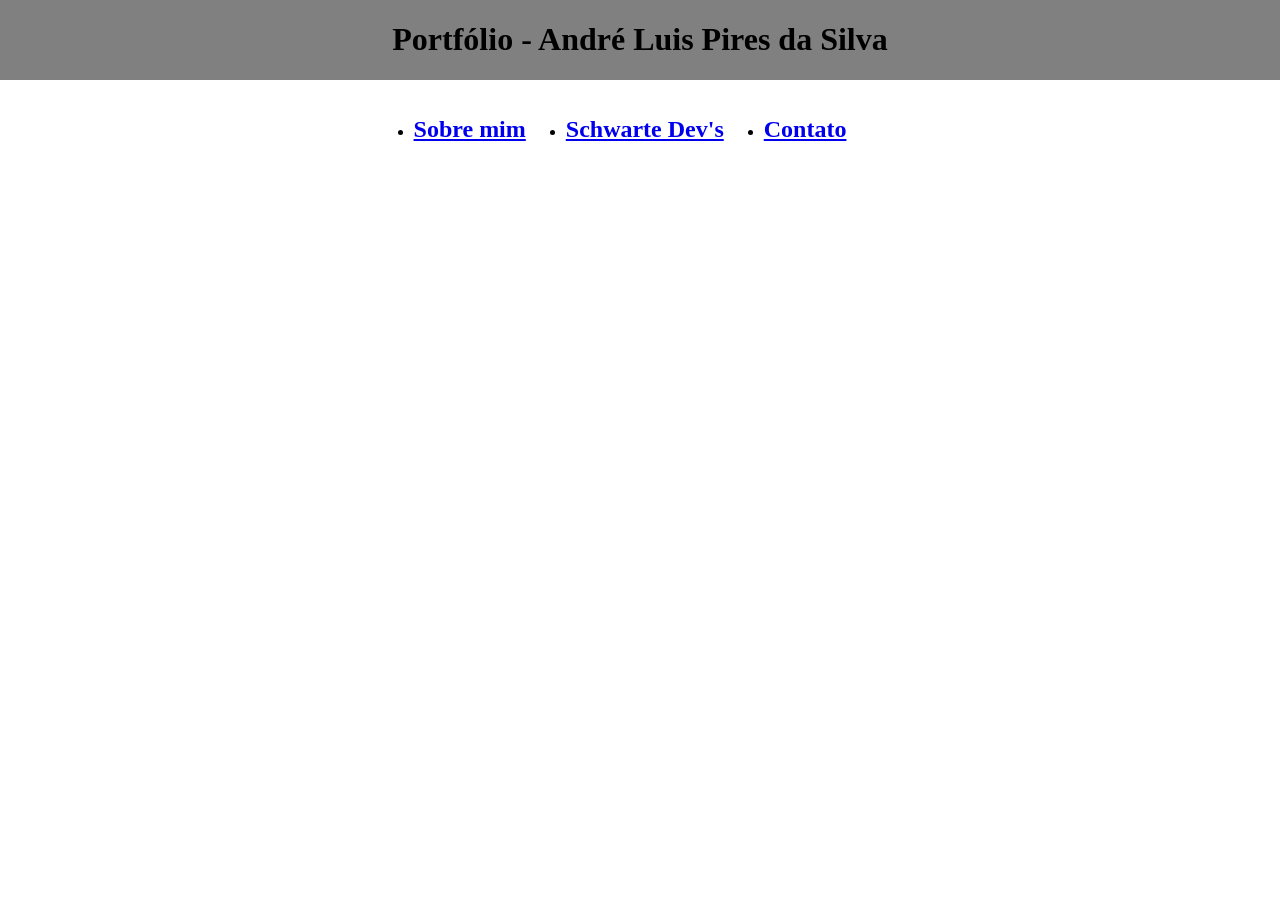
==== index.html @ af8d3a0a "Update portfolio link text to 'Schwarte Dev's'" ====
<!DOCTYPE html>
<html lang="pt-br">
<head>
    <meta charset="UTF-8">
    <meta name="viewport" content="width-device-width, initial-scale=1.0">
    <title>Portfólio</title>
<style>
    
     body {
       margin: 0;
       padding: 0;
    }

     .topo-unico {
       background-color: gray;
       width: 100%;              
       height: 100%;             
       color: black;             
       display: flex;
       justify-content: center;  
       align-items: center;       
    }
    .centralizar{
        display: flex;
        justify-content: center;
            padding: 0;
            gap: 20px;
       }
    </style>
</head>
<body>

    <header class="topo-unico">
        <h1><b>Portfólio - André Luis Pires da Silva</b></h1>
    </header>
    
        <ul class="centralizar">
           
        <li><p style="text-align: center;"><a href="Sobre.html"><h2>Sobre mim</h2></a></li></p>
        <li><p style="text-align: center;"><a href="Portfólio.html"><h2>Schwarte Dev's</h2></a></li></p>
        <li><p style="text-align: center;"><a href="Contato.html"><h2>Contato</h2></a></li></p>
            
        </ul>
</body>
</html>
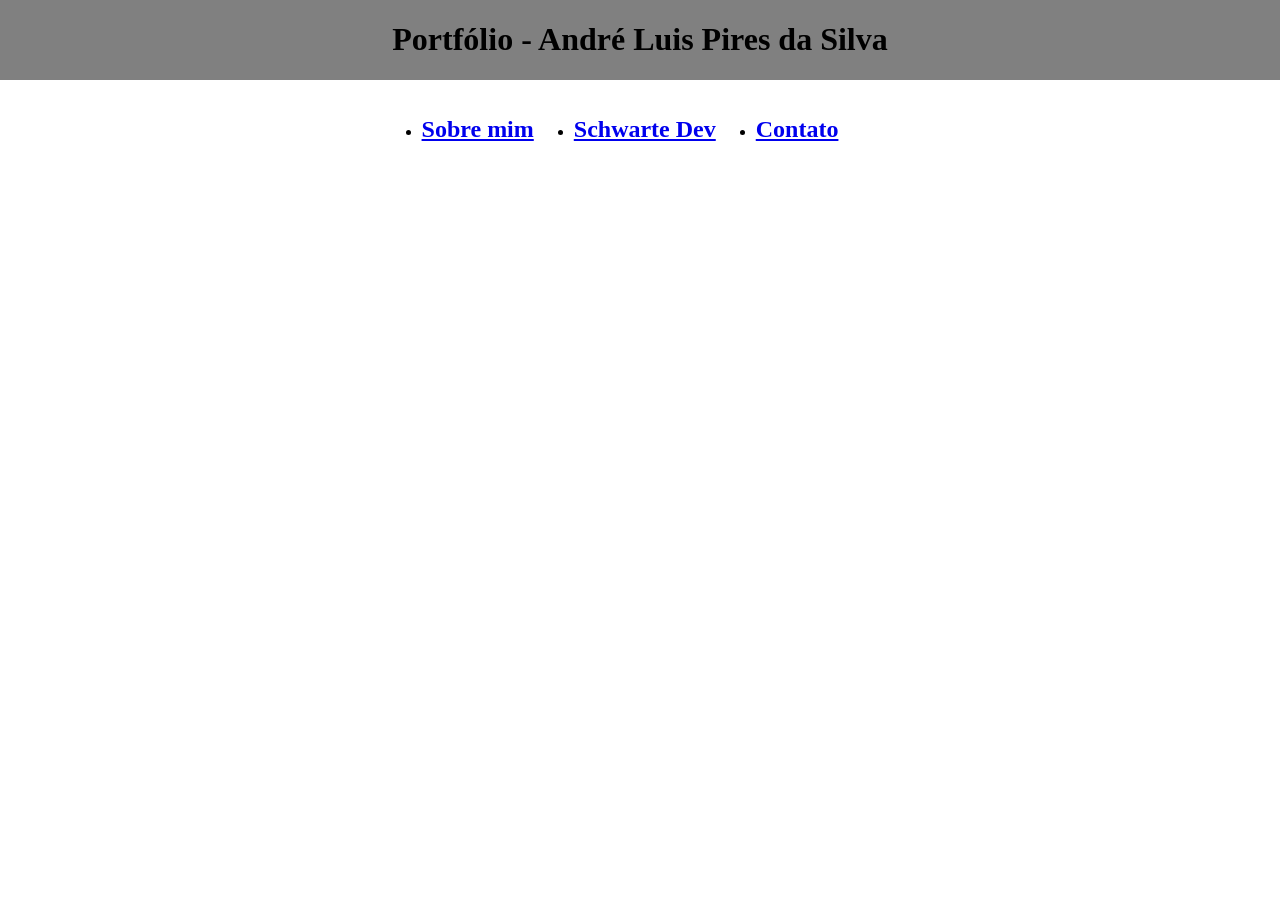
==== commit d1c517cd: "Fix typo in portfolio link heading" ====
--- a/index.html
+++ b/index.html
@@ -37,7 +37,7 @@
         <ul class="centralizar">
            
         <li><p style="text-align: center;"><a href="Sobre.html"><h2>Sobre mim</h2></a></li></p>
-        <li><p style="text-align: center;"><a href="Portfólio.html"><h2>Schwarte Dev's</h2></a></li></p>
+        <li><p style="text-align: center;"><a href="Portfólio.html"><h2>Schwarte Dev</h2></a></li></p>
         <li><p style="text-align: center;"><a href="Contato.html"><h2>Contato</h2></a></li></p>
             
         </ul>
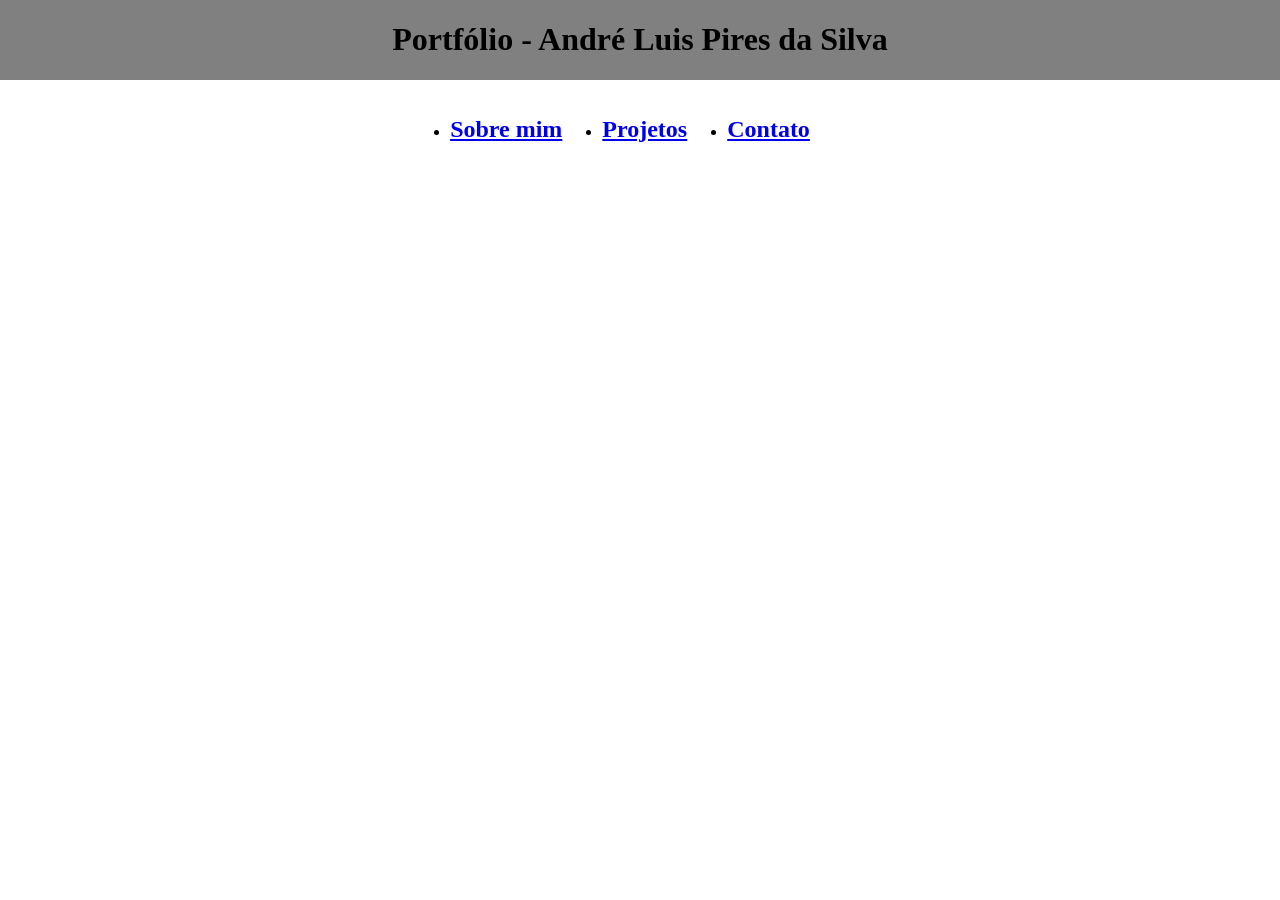
==== commit b0ca320a: "Update index.html" ====
--- a/index.html
+++ b/index.html
@@ -37,7 +37,7 @@
         <ul class="centralizar">
            
         <li><p style="text-align: center;"><a href="Sobre.html"><h2>Sobre mim</h2></a></li></p>
-        <li><p style="text-align: center;"><a href="Portfólio.html"><h2>Schwarte Dev</h2></a></li></p>
+        <li><p style="text-align: center;"><a href="Portfólio.html"><h2>Projetos</h2></a></li></p>
         <li><p style="text-align: center;"><a href="Contato.html"><h2>Contato</h2></a></li></p>
             
         </ul>
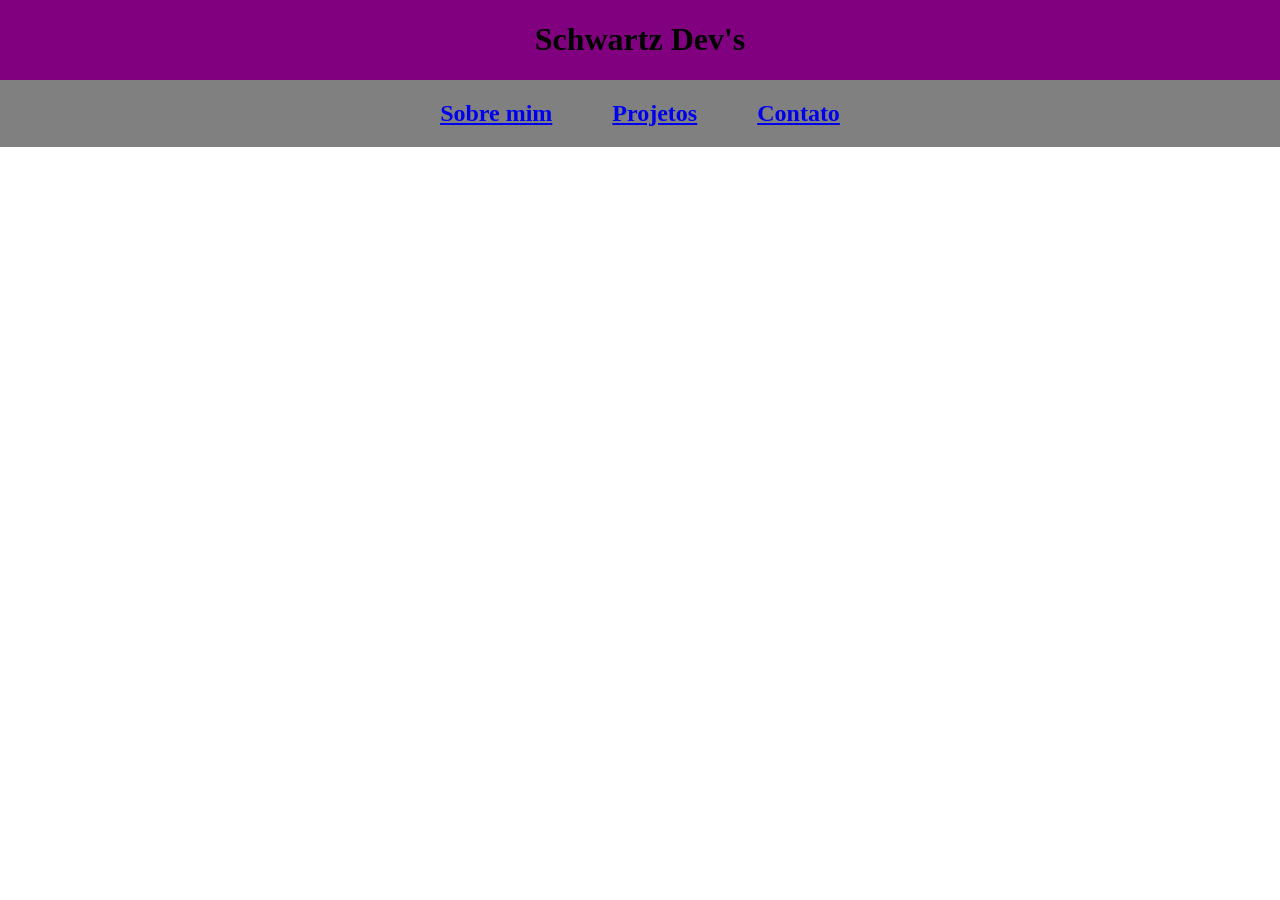
==== commit 8593ecb9: "Change header and background color in index.html" ====
--- a/index.html
+++ b/index.html
@@ -12,7 +12,7 @@
     }
 
      .topo-unico {
-       background-color: gray;
+       background-color: purple;
        width: 100%;              
        height: 100%;             
        color: black;             
@@ -23,23 +23,24 @@
     .centralizar{
         display: flex;
         justify-content: center;
-            padding: 0;
-            gap: 20px;
+        padding: 0;
+        gap: 20px;
+        background-color: gray;
        }
     </style>
 </head>
 <body>
 
     <header class="topo-unico">
-        <h1><b>Portfólio - André Luis Pires da Silva</b></h1>
+        <h1><b>Schwartz Dev's</b></h1>
     </header>
     
-        <ul class="centralizar">
+        <div class="centralizar">
            
-        <li><p style="text-align: center;"><a href="Sobre.html"><h2>Sobre mim</h2></a></li></p>
-        <li><p style="text-align: center;"><a href="Portfólio.html"><h2>Projetos</h2></a></li></p>
-        <li><p style="text-align: center;"><a href="Contato.html"><h2>Contato</h2></a></li></p>
+        <p style="text-align: center;"><a href="Sobre.html"><h2>Sobre mim</h2></a></p>
+        <p style="text-align: center;"><a href="Portfólio.html"><h2>Projetos</h2></a></p>
+        <p style="text-align: center;"><a href="Contato.html"><h2>Contato</h2></a></p>
             
-        </ul>
+        </div>
 </body>
 </html>
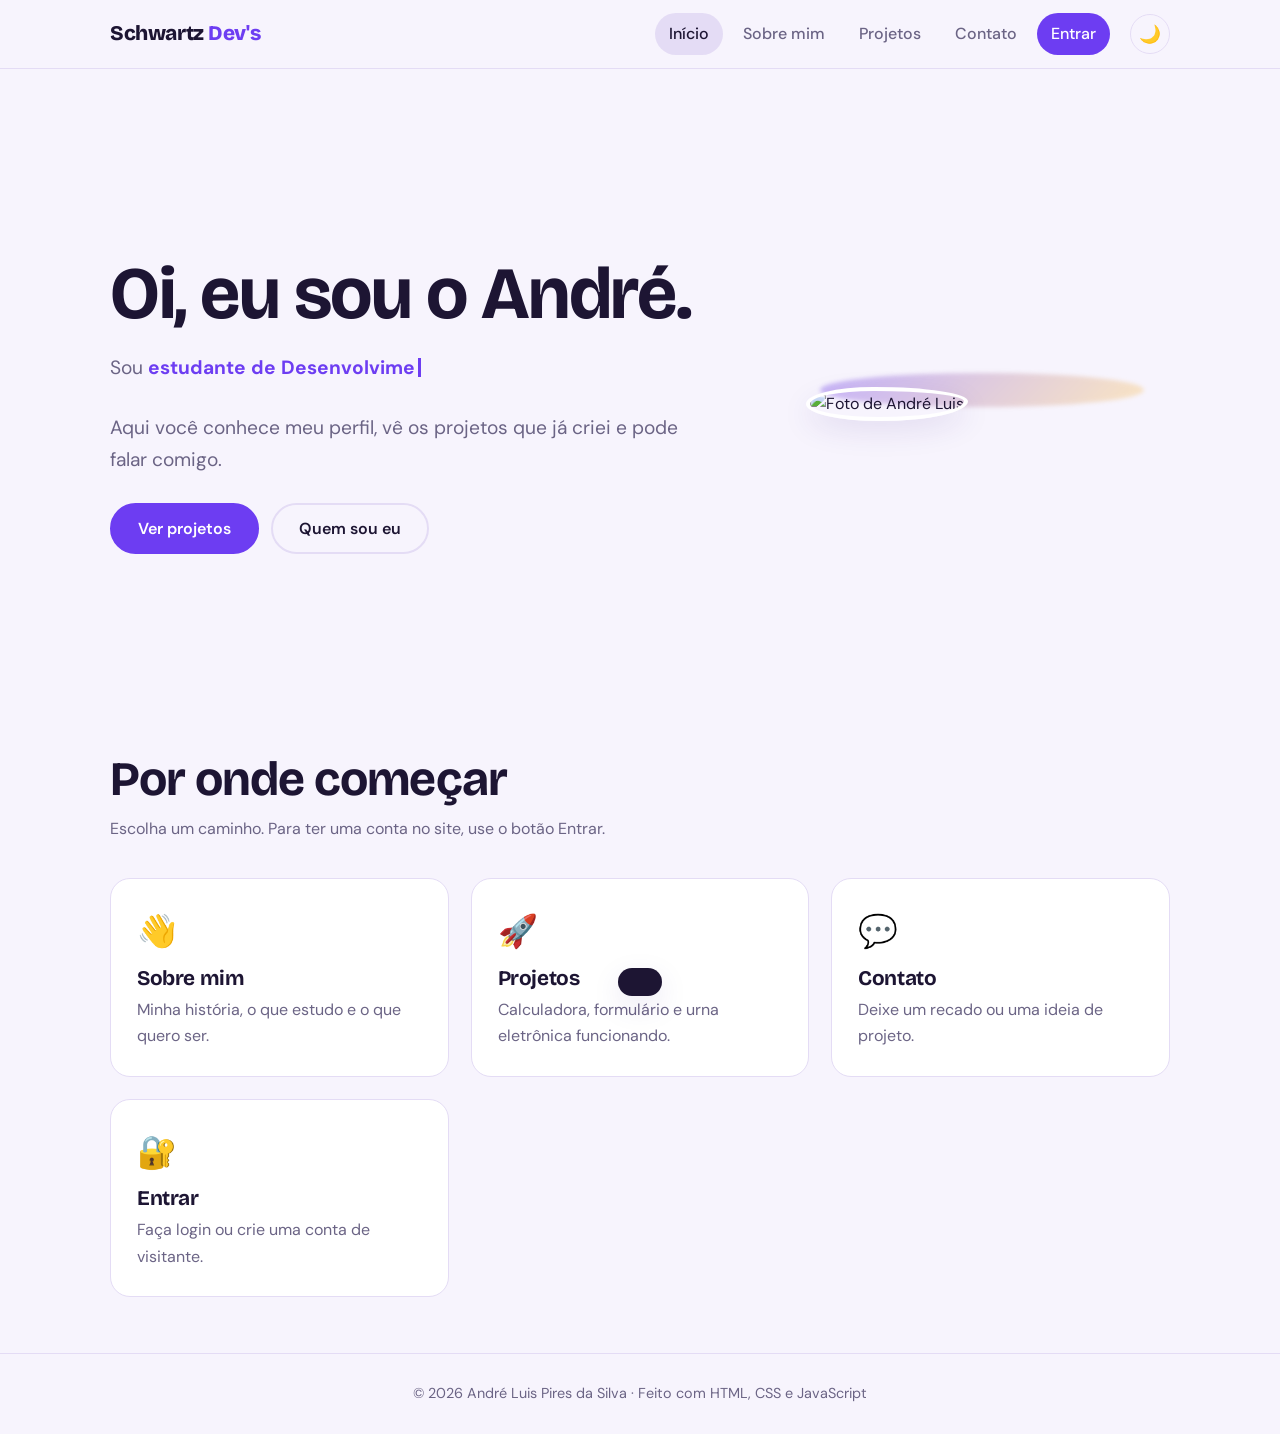
==== commit 0fc0c348: "Add files via upload" ====
--- a/index.html
+++ b/index.html
@@ -1,46 +1,43 @@
 <!DOCTYPE html>
 <html lang="pt-br">
 <head>
-    <meta charset="UTF-8">
-    <meta name="viewport" content="width-device-width, initial-scale=1.0">
-    <title>Portfólio</title>
-<style>
-    
-     body {
-       margin: 0;
-       padding: 0;
-    }
-
-     .topo-unico {
-       background-color: purple;
-       width: 100%;              
-       height: 100%;             
-       color: black;             
-       display: flex;
-       justify-content: center;  
-       align-items: center;       
-    }
-    .centralizar{
-        display: flex;
-        justify-content: center;
-        padding: 0;
-        gap: 20px;
-        background-color: gray;
-       }
-    </style>
+<meta charset="UTF-8">
+<meta name="viewport" content="width=device-width, initial-scale=1.0">
+<title>Início | Schwartz Dev's</title>
+<meta name="description" content="Portfólio de André Luis Pires da Silva">
+<link rel="preconnect" href="https://fonts.googleapis.com"><link rel="preconnect" href="https://fonts.gstatic.com" crossorigin>
+<link href="https://fonts.googleapis.com/css2?family=Bricolage+Grotesque:wght@600;800&family=DM+Sans:wght@400;500;700&display=swap" rel="stylesheet">
+<link rel="stylesheet" href="style.css">
 </head>
 <body>
-
-    <header class="topo-unico">
-        <h1><b>Schwartz Dev's</b></h1>
-    </header>
-    
-        <div class="centralizar">
-           
-        <p style="text-align: center;"><a href="Sobre.html"><h2>Sobre mim</h2></a></p>
-        <p style="text-align: center;"><a href="Portfólio.html"><h2>Projetos</h2></a></p>
-        <p style="text-align: center;"><a href="Contato.html"><h2>Contato</h2></a></p>
-            
-        </div>
+<nav class="nav"><div class="nav-in">
+<a class="logo" href="index.html">Schwartz<span> Dev's</span></a>
+<div class="links" id="links"><a href="index.html" aria-current="page">Início</a><a href="Sobre.html">Sobre mim</a><a href="Portfólio.html">Projetos</a><a href="Contato.html">Contato</a><a class="entrar" href="Login.html">Entrar</a></div>
+<button class="icon-btn" id="tema" aria-label="Alternar tema claro/escuro"></button>
+<button class="icon-btn burger" id="burger" aria-label="Abrir menu" aria-expanded="false">☰</button>
+</div></nav>
+<main>
+<section class="hero">
+<div>
+<h1>Oi, eu sou o André.</h1>
+<p class="lead">Sou <span class="type" id="digitando"></span><span class="cursor"></span></p>
+<p class="lead">Aqui você conhece meu perfil, vê os projetos que já criei e pode falar comigo.</p>
+<div class="row"><a class="btn" href="Portfólio.html">Ver projetos</a><a class="btn ghost" href="Sobre.html">Quem sou eu</a></div>
+</div>
+<div class="photo"><img src="imagem/foto.png" alt="Foto de André Luis"></div>
+</section>
+<section style="margin-top:70px">
+<h2 class="title reveal">Por onde começar</h2>
+<p class="sub reveal">Escolha um caminho. Para ter uma conta no site, use o botão Entrar.</p>
+<div class="grid">
+<a class="card reveal" href="Sobre.html" style="text-decoration:none"><div class="emoji">👋</div><h3>Sobre mim</h3><p>Minha história, o que estudo e o que quero ser.</p></a>
+<a class="card reveal" href="Portfólio.html" style="text-decoration:none"><div class="emoji">🚀</div><h3>Projetos</h3><p>Calculadora, formulário e urna eletrônica funcionando.</p></a>
+<a class="card reveal" href="Contato.html" style="text-decoration:none"><div class="emoji">💬</div><h3>Contato</h3><p>Deixe um recado ou uma ideia de projeto.</p></a>
+<a class="card reveal" href="Login.html" style="text-decoration:none"><div class="emoji">🔐</div><h3>Entrar</h3><p>Faça login ou crie uma conta de visitante.</p></a>
+</div></section>
+</main>
+<footer>© 2026 André Luis Pires da Silva · Feito com HTML, CSS e JavaScript</footer>
+<div class="toast" id="toast" role="status"></div>
+<script src="script.js"></script>
 </body>
 </html>
--- a/style.css
+++ b/style.css
@@ -0,0 +1,86 @@
+:root{--bg:#f7f4fd;--surface:#fff;--ink:#1d1533;--muted:#6b6485;--line:#e4dcf5;--brand:#6d3df2;--brand2:#a58bff;--warm:#ffc857;--shadow:0 10px 30px rgba(60,30,140,.10)}
+:root[data-theme="dark"]{--bg:#150f27;--surface:#1f1738;--ink:#f1ecff;--muted:#a79fc4;--line:#322856;--brand:#9a78ff;--brand2:#6d3df2;--shadow:0 10px 30px rgba(0,0,0,.35)}
+*{box-sizing:border-box;margin:0}
+html{scroll-behavior:smooth}
+body{font-family:"DM Sans",system-ui,sans-serif;background:var(--bg);color:var(--ink);line-height:1.65;min-height:100vh;display:flex;flex-direction:column;transition:background .3s,color .3s}
+h1,h2,h3,.logo{font-family:"Bricolage Grotesque","DM Sans",system-ui,sans-serif;line-height:1.1;letter-spacing:-.02em}
+a{color:inherit}
+:focus-visible{outline:3px solid var(--warm);outline-offset:3px;border-radius:6px}
+main{flex:1;width:min(1060px,92%);margin:0 auto;padding:56px 0}
+/* nav */
+.nav{position:sticky;top:0;z-index:10;background:color-mix(in srgb,var(--bg) 85%,transparent);backdrop-filter:blur(10px);border-bottom:1px solid var(--line)}
+.nav-in{width:min(1060px,92%);margin:0 auto;display:flex;align-items:center;gap:20px;height:68px}
+.logo{font-weight:800;font-size:1.3rem;text-decoration:none;margin-right:auto}
+.logo span{color:var(--brand)}
+.links{display:flex;gap:6px;align-items:center}
+.links a{text-decoration:none;padding:8px 14px;border-radius:99px;font-weight:500;color:var(--muted);transition:.2s}
+.links a:hover{color:var(--ink);background:var(--line)}
+.links a[aria-current="page"]{color:var(--ink);background:var(--line)}
+.links .entrar{background:var(--brand);color:#fff}
+.links .entrar:hover{background:var(--brand2);color:#fff}
+.icon-btn{background:none;border:1px solid var(--line);color:var(--ink);width:40px;height:40px;border-radius:50%;cursor:pointer;font-size:1.1rem}
+.icon-btn:hover{background:var(--line)}
+.burger{display:none}
+@media(max-width:760px){.burger{display:block}
+.links{position:absolute;top:68px;left:0;right:0;flex-direction:column;align-items:stretch;background:var(--bg);padding:12px 4%;border-bottom:1px solid var(--line);display:none}
+.links.open{display:flex}.links a{padding:12px 14px}}
+/* buttons */
+.btn{display:inline-block;text-decoration:none;font:600 1rem "DM Sans",sans-serif;padding:13px 26px;border-radius:99px;border:2px solid var(--brand);background:var(--brand);color:#fff;cursor:pointer;transition:.2s}
+.btn:hover{transform:translateY(-2px);box-shadow:var(--shadow)}
+.btn.ghost{background:transparent;color:var(--ink);border-color:var(--line)}
+.btn.ghost:hover{border-color:var(--brand)}
+.row{display:flex;gap:12px;flex-wrap:wrap}
+/* hero */
+.hero{display:grid;grid-template-columns:1.2fr .8fr;gap:48px;align-items:center;min-height:62vh}
+.hero h1{font-size:clamp(2.6rem,7vw,4.6rem);margin-bottom:18px}
+.hero p.lead{font-size:1.2rem;color:var(--muted);max-width:46ch;margin-bottom:28px}
+.type{color:var(--brand);font-weight:700}
+.cursor{display:inline-block;width:3px;height:1em;background:var(--brand);margin-left:3px;vertical-align:-.12em;animation:blink 1s steps(1) infinite}
+@keyframes blink{50%{opacity:0}}
+.photo{position:relative;justify-self:center;width:min(340px,80%)}
+.photo img{width:100%;aspect-ratio:1;object-fit:cover;border-radius:42% 58% 55% 45%/50% 42% 58% 50%;border:4px solid var(--surface);box-shadow:var(--shadow);animation:morph 9s ease-in-out infinite;position:relative;z-index:1}
+.photo::before{content:"";position:absolute;inset:-14px -14px 14px 14px;background:linear-gradient(135deg,var(--brand),var(--warm));border-radius:50%;opacity:.35;filter:blur(2px);animation:morph 9s ease-in-out infinite reverse}
+@keyframes morph{50%{border-radius:58% 42% 40% 60%/45% 58% 42% 55%}}
+@media(max-width:760px){.hero{grid-template-columns:1fr;text-align:center}.hero p.lead{margin-inline:auto}.row{justify-content:center}.photo{order:-1;width:55%}}
+/* sections */
+.title{font-size:clamp(2rem,5vw,3rem);margin-bottom:10px}
+.sub{color:var(--muted);margin-bottom:36px;max-width:55ch}
+.grid{display:grid;grid-template-columns:repeat(auto-fit,minmax(250px,1fr));gap:22px}
+.card{background:var(--surface);border:1px solid var(--line);border-radius:20px;padding:26px;transition:.25s}
+.card:hover{transform:translateY(-4px);box-shadow:var(--shadow);border-color:var(--brand2)}
+.card h3{font-size:1.3rem;margin:10px 0 6px}
+.card p{color:var(--muted)}
+.emoji{font-size:2rem}
+.chips{display:flex;flex-wrap:wrap;gap:10px;margin-top:14px}
+.chip{padding:7px 16px;border-radius:99px;background:var(--surface);border:1px solid var(--line);font-weight:500;font-size:.95rem}
+.chip:hover{background:var(--brand);color:#fff;border-color:var(--brand)}
+.about{display:grid;grid-template-columns:.8fr 1.2fr;gap:48px;align-items:start}
+.about .photo{width:min(320px,100%);position:sticky;top:100px}
+.about p{margin-bottom:16px;max-width:62ch}
+.facts{display:grid;grid-template-columns:repeat(3,1fr);gap:14px;margin:24px 0}
+.facts div{background:var(--surface);border:1px solid var(--line);border-radius:16px;padding:16px;text-align:center}
+.facts b{display:block;font:800 1.6rem "Bricolage Grotesque",sans-serif;color:var(--brand)}
+.facts span{font-size:.85rem;color:var(--muted)}
+@media(max-width:760px){.about{grid-template-columns:1fr}.about .photo{position:static;margin:auto}}
+/* forms */
+.form-card{background:var(--surface);border:1px solid var(--line);border-radius:24px;padding:34px;box-shadow:var(--shadow);width:min(460px,100%);margin:0 auto}
+.form-card.wide{width:min(640px,100%)}
+.form-card h1{font-size:2rem;margin-bottom:6px}
+.form-card .sub{margin-bottom:24px}
+.field{margin-bottom:18px;position:relative}
+label{display:block;font-weight:600;font-size:.92rem;margin-bottom:6px}
+input,textarea{width:100%;font:1rem "DM Sans",sans-serif;padding:13px 16px;border-radius:14px;border:1.5px solid var(--line);background:var(--bg);color:var(--ink);transition:.2s}
+input:focus,textarea:focus{outline:none;border-color:var(--brand);box-shadow:0 0 0 4px color-mix(in srgb,var(--brand) 20%,transparent)}
+textarea{min-height:140px;resize:vertical}
+.eye{position:absolute;right:8px;bottom:6px;background:none;border:0;cursor:pointer;font-size:1.1rem;padding:6px}
+.form-card .btn{width:100%;margin-top:6px}
+.alt{text-align:center;margin-top:18px;color:var(--muted)}
+.alt a{color:var(--brand);font-weight:600}
+.center-page{display:grid;place-items:center}
+/* toast + footer */
+.toast{position:fixed;bottom:24px;left:50%;transform:translate(-50%,120px);background:var(--ink);color:var(--bg);padding:14px 22px;border-radius:14px;box-shadow:var(--shadow);transition:transform .35s;z-index:20;max-width:90%}
+.toast.show{transform:translate(-50%,0)}
+footer{text-align:center;color:var(--muted);padding:28px 4%;border-top:1px solid var(--line);font-size:.9rem}
+.reveal{opacity:0;transform:translateY(18px);transition:.6s}
+.reveal.in{opacity:1;transform:none}
+@media(prefers-reduced-motion:reduce){*{animation:none!important;transition:none!important}.reveal{opacity:1;transform:none}}
